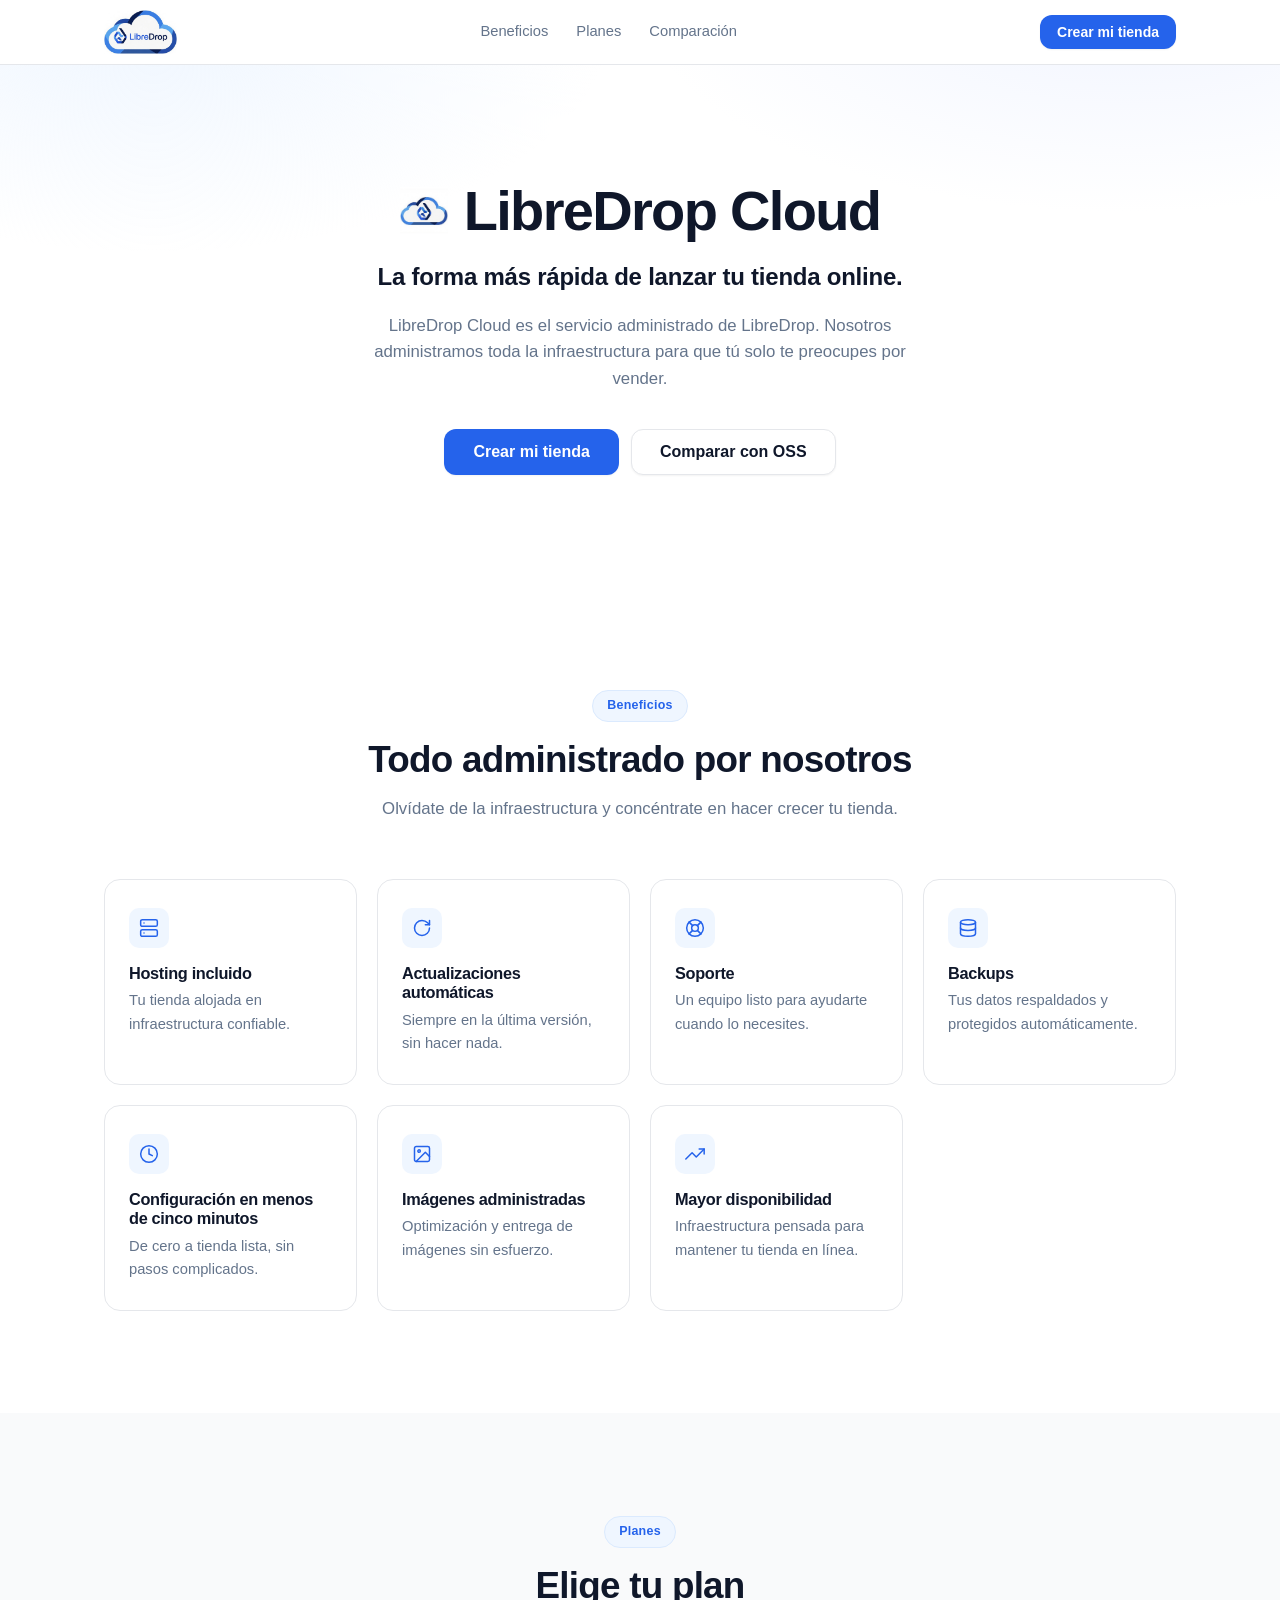
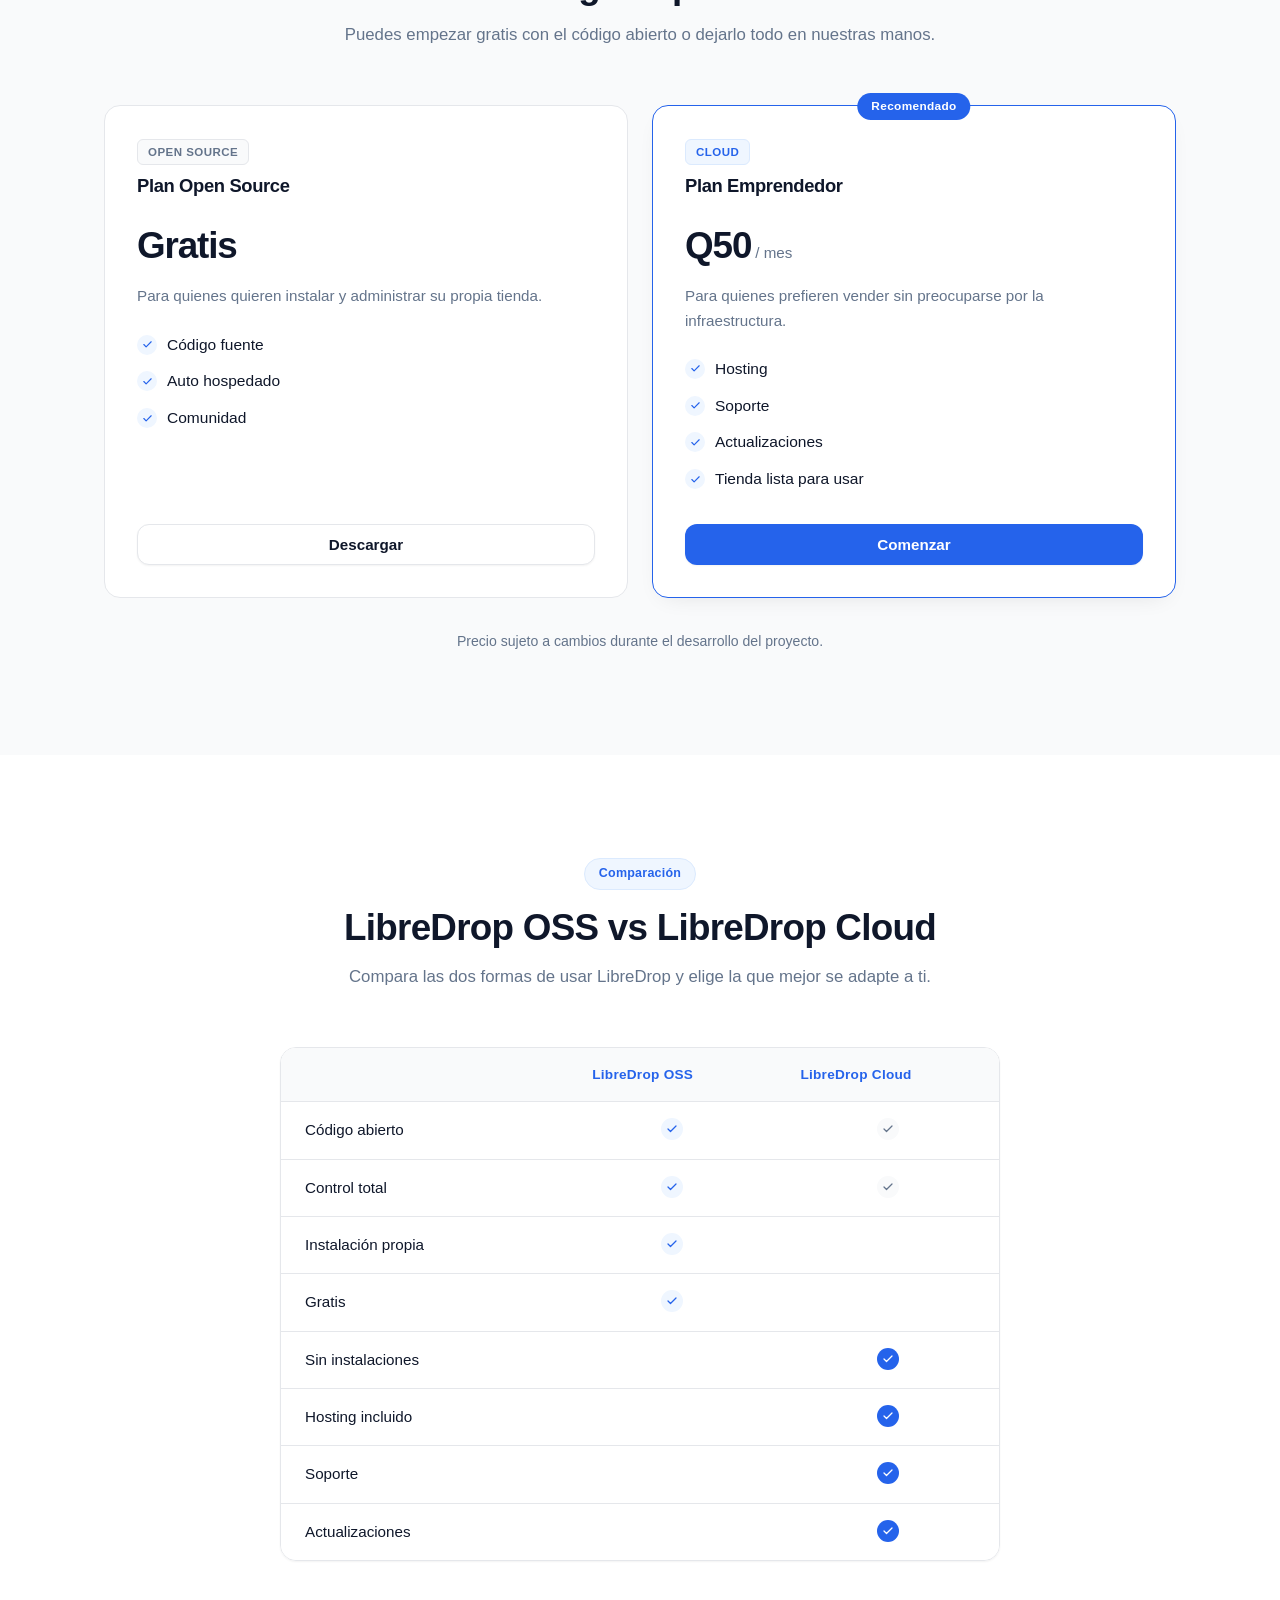
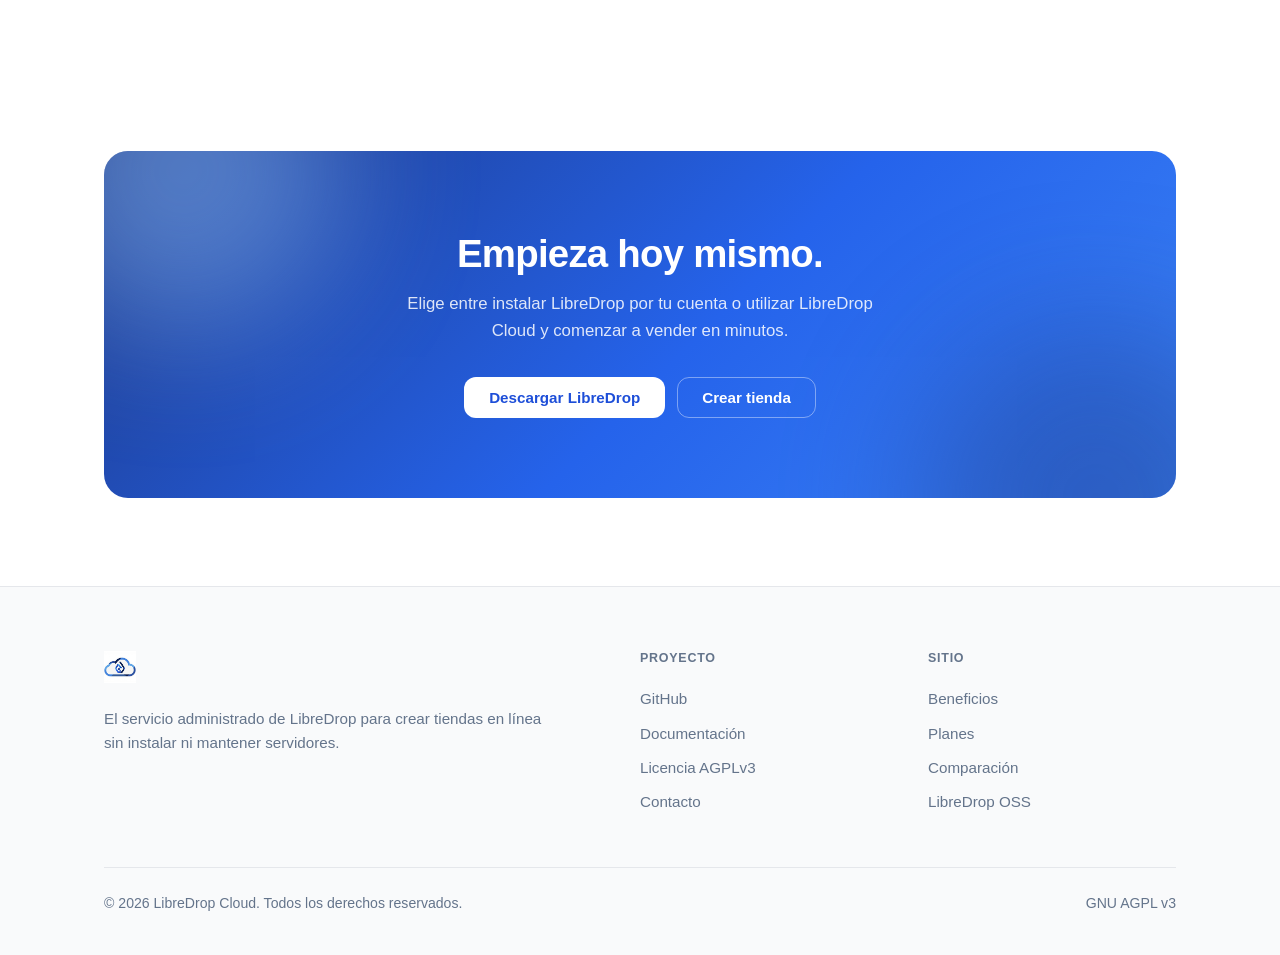
==== landing/libredrop_cloud/index.html @ df1cd6a2 "feat: landing pages de LibreDrop y LibreDrop Cloud" ====
<!DOCTYPE html>
<html lang="es">
<head>
  <meta charset="UTF-8">
  <meta name="viewport" content="width=device-width, initial-scale=1.0">
  <meta name="description" content="LibreDrop Cloud es el servicio administrado de LibreDrop. Crea tu tienda en menos de cinco minutos, sin instalar ni mantener servidores.">
  <meta name="theme-color" content="#ffffff">
  <meta property="og:type" content="website">
  <meta property="og:title" content="LibreDrop Cloud — La forma más rápida de lanzar tu tienda online">
  <meta property="og:description" content="El servicio administrado de LibreDrop. Nosotros administramos toda la infraestructura para que tú solo te preocupes por vender.">
  <meta property="og:image" content="../assets/images/cloud_logo.png">
  <meta name="twitter:card" content="summary">
  <title>LibreDrop Cloud — La forma más rápida de lanzar tu tienda online</title>
  <link rel="icon" type="image/png" href="../assets/images/libre_drop_cloud_icon.png">
  <link rel="apple-touch-icon" href="../assets/images/libre_drop_cloud_icon.png">
  <link rel="stylesheet" href="css/styles.css">
  <script src="js/main.js" defer></script>
</head>
<body>
  <a class="skip-link" href="#main">Saltar al contenido</a>

  <header class="site-header" id="site-header">
    <div class="container header-inner">
      <a class="brand" href="#top" aria-label="LibreDrop Cloud — inicio">
        <img class="brand-logo" src="../assets/images/cloud_logo_trim.png" alt="LibreDrop Cloud" height="44">
      </a>

      <nav class="main-nav" id="main-nav" aria-label="Navegación principal">
        <ul class="nav-list">
          <li><a class="nav-link" href="#beneficios">Beneficios</a></li>
          <li><a class="nav-link" href="#planes">Planes</a></li>
          <li><a class="nav-link" href="#comparacion">Comparación</a></li>
        </ul>
        <div class="nav-cta-mobile">
          <a class="btn btn-primary" href="#">Crear mi tienda</a>
        </div>
      </nav>

      <div class="header-actions">
        <a class="btn btn-primary btn-sm header-cta" href="#">Crear mi tienda</a>
        <button class="nav-toggle" id="nav-toggle" type="button" aria-expanded="false" aria-controls="main-nav" aria-label="Abrir menú">
          <span></span>
          <span></span>
          <span></span>
        </button>
      </div>
    </div>
  </header>

  <main id="main">

    <section class="hero" id="top">
      <div class="container hero-inner">
        <div class="hero-title-row">
          <img class="hero-title-icon" src="../assets/images/libre_drop_cloud_icon.png" alt="" height="48">
          <h1 class="hero-title">LibreDrop Cloud</h1>
        </div>
        <p class="hero-subtitle">La forma más rápida de lanzar tu tienda online.</p>
        <p class="hero-description">LibreDrop Cloud es el servicio administrado de LibreDrop. Nosotros administramos toda la infraestructura para que tú solo te preocupes por vender.</p>
        <div class="hero-actions">
          <a class="btn btn-primary btn-lg" href="#">Crear mi tienda</a>
          <a class="btn btn-secondary btn-lg" href="../libredrop/#comparacion">Comparar con OSS</a>
        </div>
      </div>
    </section>

    <section class="section" id="beneficios">
      <div class="container">
        <header class="section-head" data-reveal>
          <span class="section-tag">Beneficios</span>
          <h2 class="section-title">Todo administrado por nosotros</h2>
          <p class="section-description">Olvídate de la infraestructura y concéntrate en hacer crecer tu tienda.</p>
        </header>

        <ul class="benefits-grid">
          <li class="benefit-card" data-reveal>
            <span class="benefit-icon" aria-hidden="true">
              <svg xmlns="http://www.w3.org/2000/svg" width="20" height="20" viewBox="0 0 24 24" fill="none" stroke="currentColor" stroke-width="1.8" stroke-linecap="round" stroke-linejoin="round"><rect x="2" y="2" width="20" height="8" rx="2"/><rect x="2" y="14" width="20" height="8" rx="2"/><path d="M6 6h.01"/><path d="M6 18h.01"/></svg>
            </span>
            <h3 class="benefit-title">Hosting incluido</h3>
            <p class="benefit-text">Tu tienda alojada en infraestructura confiable.</p>
          </li>
          <li class="benefit-card" data-reveal>
            <span class="benefit-icon" aria-hidden="true">
              <svg xmlns="http://www.w3.org/2000/svg" width="20" height="20" viewBox="0 0 24 24" fill="none" stroke="currentColor" stroke-width="1.8" stroke-linecap="round" stroke-linejoin="round"><path d="M21 12a9 9 0 1 1-9-9 9.75 9.75 0 0 1 6.74 2.74L21 8"/><path d="M21 3v5h-5"/></svg>
            </span>
            <h3 class="benefit-title">Actualizaciones automáticas</h3>
            <p class="benefit-text">Siempre en la última versión, sin hacer nada.</p>
          </li>
          <li class="benefit-card" data-reveal>
            <span class="benefit-icon" aria-hidden="true">
              <svg xmlns="http://www.w3.org/2000/svg" width="20" height="20" viewBox="0 0 24 24" fill="none" stroke="currentColor" stroke-width="1.8" stroke-linecap="round" stroke-linejoin="round"><circle cx="12" cy="12" r="10"/><circle cx="12" cy="12" r="4"/><path d="m4.93 4.93 4.24 4.24"/><path d="m14.83 14.83 4.24 4.24"/><path d="m14.83 9.17 4.24-4.24"/><path d="m4.93 19.07 4.24-4.24"/></svg>
            </span>
            <h3 class="benefit-title">Soporte</h3>
            <p class="benefit-text">Un equipo listo para ayudarte cuando lo necesites.</p>
          </li>
          <li class="benefit-card" data-reveal>
            <span class="benefit-icon" aria-hidden="true">
              <svg xmlns="http://www.w3.org/2000/svg" width="20" height="20" viewBox="0 0 24 24" fill="none" stroke="currentColor" stroke-width="1.8" stroke-linecap="round" stroke-linejoin="round"><ellipse cx="12" cy="5" rx="9" ry="3"/><path d="M3 5v14a9 3 0 0 0 18 0V5"/><path d="M3 12a9 3 0 0 0 18 0"/></svg>
            </span>
            <h3 class="benefit-title">Backups</h3>
            <p class="benefit-text">Tus datos respaldados y protegidos automáticamente.</p>
          </li>
          <li class="benefit-card" data-reveal>
            <span class="benefit-icon" aria-hidden="true">
              <svg xmlns="http://www.w3.org/2000/svg" width="20" height="20" viewBox="0 0 24 24" fill="none" stroke="currentColor" stroke-width="1.8" stroke-linecap="round" stroke-linejoin="round"><circle cx="12" cy="12" r="10"/><path d="M12 6v6l4 2"/></svg>
            </span>
            <h3 class="benefit-title">Configuración en menos de cinco minutos</h3>
            <p class="benefit-text">De cero a tienda lista, sin pasos complicados.</p>
          </li>
          <li class="benefit-card" data-reveal>
            <span class="benefit-icon" aria-hidden="true">
              <svg xmlns="http://www.w3.org/2000/svg" width="20" height="20" viewBox="0 0 24 24" fill="none" stroke="currentColor" stroke-width="1.8" stroke-linecap="round" stroke-linejoin="round"><rect x="3" y="3" width="18" height="18" rx="2"/><circle cx="8.5" cy="8.5" r="1.5"/><path d="m21 15-5-5L5 21"/></svg>
            </span>
            <h3 class="benefit-title">Imágenes administradas</h3>
            <p class="benefit-text">Optimización y entrega de imágenes sin esfuerzo.</p>
          </li>
          <li class="benefit-card" data-reveal>
            <span class="benefit-icon" aria-hidden="true">
              <svg xmlns="http://www.w3.org/2000/svg" width="20" height="20" viewBox="0 0 24 24" fill="none" stroke="currentColor" stroke-width="1.8" stroke-linecap="round" stroke-linejoin="round"><path d="m23 6-9.5 9.5-5-5L1 18"/><path d="M17 6h6v6"/></svg>
            </span>
            <h3 class="benefit-title">Mayor disponibilidad</h3>
            <p class="benefit-text">Infraestructura pensada para mantener tu tienda en línea.</p>
          </li>
        </ul>
      </div>
    </section>

    <section class="section section--alt" id="planes">
      <div class="container">
        <header class="section-head" data-reveal>
          <span class="section-tag">Planes</span>
          <h2 class="section-title">Elige tu plan</h2>
          <p class="section-description">Puedes empezar gratis con el código abierto o dejarlo todo en nuestras manos.</p>
        </header>

        <div class="compare-grid">
          <article class="plan-card" data-reveal>
            <header class="plan-card-header">
              <span class="plan-card-badge">Open Source</span>
              <h3 class="plan-name">Plan Open Source</h3>
            </header>
            <p class="plan-price"><span class="plan-amount">Gratis</span></p>
            <p class="plan-desc">Para quienes quieren instalar y administrar su propia tienda.</p>
            <ul class="check-list plan-list">
              <li class="check-item">
                <span class="check-icon" aria-hidden="true">
                  <svg xmlns="http://www.w3.org/2000/svg" viewBox="0 0 24 24" fill="none" stroke="currentColor" stroke-width="2.5" stroke-linecap="round" stroke-linejoin="round"><path d="M20 6 9 17l-5-5"/></svg>
                </span>
                Código fuente
              </li>
              <li class="check-item">
                <span class="check-icon" aria-hidden="true">
                  <svg xmlns="http://www.w3.org/2000/svg" viewBox="0 0 24 24" fill="none" stroke="currentColor" stroke-width="2.5" stroke-linecap="round" stroke-linejoin="round"><path d="M20 6 9 17l-5-5"/></svg>
                </span>
                Auto hospedado
              </li>
              <li class="check-item">
                <span class="check-icon" aria-hidden="true">
                  <svg xmlns="http://www.w3.org/2000/svg" viewBox="0 0 24 24" fill="none" stroke="currentColor" stroke-width="2.5" stroke-linecap="round" stroke-linejoin="round"><path d="M20 6 9 17l-5-5"/></svg>
                </span>
                Comunidad
              </li>
            </ul>
            <a class="btn btn-secondary plan-cta" href="https://github.com/Sebas16608/LibreDrop">Descargar</a>
          </article>

          <article class="plan-card plan-card--featured" data-reveal>
            <span class="plan-card-flag">Recomendado</span>
            <header class="plan-card-header">
              <span class="plan-card-badge plan-card-badge--primary">Cloud</span>
              <h3 class="plan-name">Plan Emprendedor</h3>
            </header>
            <p class="plan-price"><span class="plan-amount">Q50</span><span class="plan-period"> / mes</span></p>
            <p class="plan-desc">Para quienes prefieren vender sin preocuparse por la infraestructura.</p>
            <ul class="check-list plan-list">
              <li class="check-item">
                <span class="check-icon" aria-hidden="true">
                  <svg xmlns="http://www.w3.org/2000/svg" viewBox="0 0 24 24" fill="none" stroke="currentColor" stroke-width="2.5" stroke-linecap="round" stroke-linejoin="round"><path d="M20 6 9 17l-5-5"/></svg>
                </span>
                Hosting
              </li>
              <li class="check-item">
                <span class="check-icon" aria-hidden="true">
                  <svg xmlns="http://www.w3.org/2000/svg" viewBox="0 0 24 24" fill="none" stroke="currentColor" stroke-width="2.5" stroke-linecap="round" stroke-linejoin="round"><path d="M20 6 9 17l-5-5"/></svg>
                </span>
                Soporte
              </li>
              <li class="check-item">
                <span class="check-icon" aria-hidden="true">
                  <svg xmlns="http://www.w3.org/2000/svg" viewBox="0 0 24 24" fill="none" stroke="currentColor" stroke-width="2.5" stroke-linecap="round" stroke-linejoin="round"><path d="M20 6 9 17l-5-5"/></svg>
                </span>
                Actualizaciones
              </li>
              <li class="check-item">
                <span class="check-icon" aria-hidden="true">
                  <svg xmlns="http://www.w3.org/2000/svg" viewBox="0 0 24 24" fill="none" stroke="currentColor" stroke-width="2.5" stroke-linecap="round" stroke-linejoin="round"><path d="M20 6 9 17l-5-5"/></svg>
                </span>
                Tienda lista para usar
              </li>
            </ul>
            <a class="btn btn-primary plan-cta" href="#">Comenzar</a>
          </article>
        </div>

        <p class="plans-note" data-reveal>Precio sujeto a cambios durante el desarrollo del proyecto.</p>
      </div>
    </section>

    <section class="section" id="comparacion">
      <div class="container">
        <header class="section-head" data-reveal>
          <span class="section-tag">Comparación</span>
          <h2 class="section-title">LibreDrop OSS vs LibreDrop Cloud</h2>
          <p class="section-description">Compara las dos formas de usar LibreDrop y elige la que mejor se adapte a ti.</p>
        </header>

        <div class="table-wrap" data-reveal>
          <table class="compare-table">
            <thead>
              <tr>
                <th scope="col"><span class="sr-only">Característica</span></th>
                <th scope="col">LibreDrop OSS</th>
                <th scope="col">LibreDrop Cloud</th>
              </tr>
            </thead>
            <tbody>
              <tr>
                <th scope="row">Código abierto</th>
                <td><span class="table-check"><svg xmlns="http://www.w3.org/2000/svg" viewBox="0 0 24 24" fill="none" stroke="currentColor" stroke-width="2.5" stroke-linecap="round" stroke-linejoin="round" aria-hidden="true"><path d="M20 6 9 17l-5-5"/></svg><span class="sr-only">Sí</span></span></td>
                <td><span class="table-check table-check--muted"><svg xmlns="http://www.w3.org/2000/svg" viewBox="0 0 24 24" fill="none" stroke="currentColor" stroke-width="2.5" stroke-linecap="round" stroke-linejoin="round" aria-hidden="true"><path d="M20 6 9 17l-5-5"/></svg><span class="sr-only">Sí</span></span></td>
              </tr>
              <tr>
                <th scope="row">Control total</th>
                <td><span class="table-check"><svg xmlns="http://www.w3.org/2000/svg" viewBox="0 0 24 24" fill="none" stroke="currentColor" stroke-width="2.5" stroke-linecap="round" stroke-linejoin="round" aria-hidden="true"><path d="M20 6 9 17l-5-5"/></svg><span class="sr-only">Sí</span></span></td>
                <td><span class="table-check table-check--muted"><svg xmlns="http://www.w3.org/2000/svg" viewBox="0 0 24 24" fill="none" stroke="currentColor" stroke-width="2.5" stroke-linecap="round" stroke-linejoin="round" aria-hidden="true"><path d="M20 6 9 17l-5-5"/></svg><span class="sr-only">Sí</span></span></td>
              </tr>
              <tr>
                <th scope="row">Instalación propia</th>
                <td><span class="table-check"><svg xmlns="http://www.w3.org/2000/svg" viewBox="0 0 24 24" fill="none" stroke="currentColor" stroke-width="2.5" stroke-linecap="round" stroke-linejoin="round" aria-hidden="true"><path d="M20 6 9 17l-5-5"/></svg><span class="sr-only">Sí</span></span></td>
                <td><span class="sr-only">No</span></td>
              </tr>
              <tr>
                <th scope="row">Gratis</th>
                <td><span class="table-check"><svg xmlns="http://www.w3.org/2000/svg" viewBox="0 0 24 24" fill="none" stroke="currentColor" stroke-width="2.5" stroke-linecap="round" stroke-linejoin="round" aria-hidden="true"><path d="M20 6 9 17l-5-5"/></svg><span class="sr-only">Sí</span></span></td>
                <td><span class="sr-only">No</span></td>
              </tr>
              <tr>
                <th scope="row">Sin instalaciones</th>
                <td><span class="sr-only">No</span></td>
                <td><span class="table-check table-check--primary"><svg xmlns="http://www.w3.org/2000/svg" viewBox="0 0 24 24" fill="none" stroke="currentColor" stroke-width="2.5" stroke-linecap="round" stroke-linejoin="round" aria-hidden="true"><path d="M20 6 9 17l-5-5"/></svg><span class="sr-only">Sí</span></span></td>
              </tr>
              <tr>
                <th scope="row">Hosting incluido</th>
                <td><span class="sr-only">No</span></td>
                <td><span class="table-check table-check--primary"><svg xmlns="http://www.w3.org/2000/svg" viewBox="0 0 24 24" fill="none" stroke="currentColor" stroke-width="2.5" stroke-linecap="round" stroke-linejoin="round" aria-hidden="true"><path d="M20 6 9 17l-5-5"/></svg><span class="sr-only">Sí</span></span></td>
              </tr>
              <tr>
                <th scope="row">Soporte</th>
                <td><span class="sr-only">No</span></td>
                <td><span class="table-check table-check--primary"><svg xmlns="http://www.w3.org/2000/svg" viewBox="0 0 24 24" fill="none" stroke="currentColor" stroke-width="2.5" stroke-linecap="round" stroke-linejoin="round" aria-hidden="true"><path d="M20 6 9 17l-5-5"/></svg><span class="sr-only">Sí</span></span></td>
              </tr>
              <tr>
                <th scope="row">Actualizaciones</th>
                <td><span class="sr-only">No</span></td>
                <td><span class="table-check table-check--primary"><svg xmlns="http://www.w3.org/2000/svg" viewBox="0 0 24 24" fill="none" stroke="currentColor" stroke-width="2.5" stroke-linecap="round" stroke-linejoin="round" aria-hidden="true"><path d="M20 6 9 17l-5-5"/></svg><span class="sr-only">Sí</span></span></td>
              </tr>
            </tbody>
          </table>
        </div>
      </div>
    </section>

    <section class="section cta" id="cta">
      <div class="container">
        <div class="cta-panel" data-reveal>
          <h2 class="cta-title">Empieza hoy mismo.</h2>
          <p class="cta-text">Elige entre instalar LibreDrop por tu cuenta o utilizar LibreDrop Cloud y comenzar a vender en minutos.</p>
          <div class="cta-actions">
            <a class="btn btn-inverse" href="https://github.com/Sebas16608/LibreDrop">Descargar LibreDrop</a>
            <a class="btn btn-outline-light" href="#">Crear tienda</a>
          </div>
        </div>
      </div>
    </section>

  </main>

  <footer class="site-footer">
    <div class="container">
      <div class="footer-grid">
        <div class="footer-brand">
          <a class="brand" href="#top" aria-label="LibreDrop Cloud — inicio">
            <img class="brand-logo" src="../assets/images/libre_drop_cloud_icon.png" alt="LibreDrop Cloud" height="32">
          </a>
          <p class="footer-brand-text">El servicio administrado de LibreDrop para crear tiendas en línea sin instalar ni mantener servidores.</p>
        </div>

        <nav class="footer-col" aria-label="Proyecto">
          <h3 class="footer-col-title">Proyecto</h3>
          <a class="footer-link" href="https://github.com/Sebas16608/LibreDrop">GitHub</a>
          <a class="footer-link" href="https://github.com/Sebas16608/LibreDrop/tree/main/docs">Documentación</a>
          <a class="footer-link" href="https://github.com/Sebas16608/LibreDrop/blob/main/LICENSE">Licencia AGPLv3</a>
          <a class="footer-link" href="#">Contacto</a>
        </nav>

        <nav class="footer-col" aria-label="Sitio">
          <h3 class="footer-col-title">Sitio</h3>
          <a class="footer-link" href="#beneficios">Beneficios</a>
          <a class="footer-link" href="#planes">Planes</a>
          <a class="footer-link" href="#comparacion">Comparación</a>
          <a class="footer-link" href="../libredrop/">LibreDrop OSS</a>
        </nav>
      </div>

      <div class="footer-bottom">
        <p>&copy; <span id="footer-year"></span> LibreDrop Cloud. Todos los derechos reservados.</p>
        <p>GNU AGPL v3</p>
      </div>
    </div>
  </footer>

  <noscript>
    <style>[data-reveal]{opacity:1;transform:none;}</style>
  </noscript>
</body>
</html>
---- landing/libredrop_cloud/css/styles.css ----
:root {
  --color-bg: #ffffff;
  --color-surface: #f9fafb;
  --color-surface-hover: #f3f4f6;
  --color-border: #e5e7eb;
  --color-border-strong: #cbd5e1;
  --color-text: #0f172a;
  --color-muted: #64748b;
  --color-primary: #2563eb;
  --color-primary-dark: #1d4ed8;
  --color-primary-soft: #eff6ff;
  --color-primary-soft-border: #dbeafe;

  --font-sans: -apple-system, BlinkMacSystemFont, "Segoe UI", Roboto, "Helvetica Neue", Arial, "Noto Sans", sans-serif;

  --radius-sm: 8px;
  --radius: 12px;
  --radius-lg: 16px;

  --shadow-sm: 0 1px 2px rgba(2, 6, 23, 0.05);
  --shadow-md: 0 8px 24px -12px rgba(2, 6, 23, 0.12);
  --shadow-lg: 0 24px 48px -20px rgba(2, 6, 23, 0.18);

  --container-width: 1120px;
}

*,
*::before,
*::after {
  box-sizing: border-box;
}

html {
  scroll-behavior: smooth;
  -webkit-text-size-adjust: 100%;
}

body {
  margin: 0;
  font-family: var(--font-sans);
  font-size: 16px;
  line-height: 1.6;
  color: var(--color-text);
  background: var(--color-bg);
  -webkit-font-smoothing: antialiased;
  text-rendering: optimizeLegibility;
}

h1, h2, h3, h4, h5, h6 {
  margin: 0;
  line-height: 1.2;
  font-weight: 700;
  letter-spacing: -0.02em;
  color: var(--color-text);
}

p {
  margin: 0;
}

img {
  display: block;
  max-width: 100%;
  height: auto;
}

a {
  color: var(--color-primary);
  text-decoration: none;
}

button {
  font: inherit;
}

ul {
  margin: 0;
  padding: 0;
  list-style: none;
}

table {
  border-collapse: collapse;
  border-spacing: 0;
}

::selection {
  background: var(--color-primary);
  color: #fff;
}

:focus-visible {
  outline: 2px solid var(--color-primary);
  outline-offset: 2px;
  border-radius: var(--radius-sm);
}

.container {
  width: 100%;
  max-width: var(--container-width);
  margin-inline: auto;
  padding-inline: 24px;
}

.sr-only {
  position: absolute;
  width: 1px;
  height: 1px;
  padding: 0;
  margin: -1px;
  overflow: hidden;
  clip: rect(0, 0, 0, 0);
  white-space: nowrap;
  border: 0;
}

.skip-link {
  position: fixed;
  top: -64px;
  left: 16px;
  z-index: 100;
  padding: 10px 16px;
  background: var(--color-primary);
  color: #fff;
  font-weight: 600;
  font-size: 0.9rem;
  border-radius: var(--radius-sm);
  transition: top 0.2s ease;
}

.skip-link:focus {
  top: 16px;
}

section[id] {
  scroll-margin-top: 76px;
}

.section {
  padding-block: clamp(64px, 8vw, 104px);
}

.section--alt {
  background: var(--color-surface);
}

.section-head {
  max-width: 640px;
  margin: 0 auto 56px;
  text-align: center;
}

.section-tag {
  display: inline-block;
  margin-bottom: 16px;
  padding: 5px 14px;
  font-size: 0.78rem;
  font-weight: 600;
  letter-spacing: 0.02em;
  color: var(--color-primary);
  background: var(--color-primary-soft);
  border: 1px solid var(--color-primary-soft-border);
  border-radius: 999px;
}

.section-title {
  margin-bottom: 14px;
  font-size: clamp(1.7rem, 3.4vw, 2.3rem);
}

.section-description {
  color: var(--color-muted);
  font-size: 1.05rem;
}

[data-reveal] {
  opacity: 0;
  transform: translateY(18px);
  transition: opacity 0.6s ease, transform 0.6s ease;
}

[data-reveal].is-visible {
  opacity: 1;
  transform: none;
}

.btn {
  display: inline-flex;
  align-items: center;
  justify-content: center;
  gap: 8px;
  padding: 12px 24px;
  border: 1px solid transparent;
  border-radius: var(--radius);
  font-size: 0.95rem;
  font-weight: 600;
  line-height: 1;
  white-space: nowrap;
  cursor: pointer;
  transition: background-color 0.2s ease, border-color 0.2s ease, color 0.2s ease, box-shadow 0.2s ease, transform 0.15s ease;
}

.btn:active {
  transform: translateY(1px);
}

.btn-primary {
  background: var(--color-primary);
  color: #fff;
  box-shadow: var(--shadow-sm);
}

.btn-primary:hover {
  background: var(--color-primary-dark);
}

.btn-secondary {
  background: #fff;
  color: var(--color-text);
  border-color: var(--color-border);
  box-shadow: var(--shadow-sm);
}

.btn-secondary:hover {
  background: var(--color-surface-hover);
  border-color: var(--color-border-strong);
}

.btn-sm {
  padding: 9px 16px;
  font-size: 0.875rem;
}

.btn-lg {
  padding: 14px 28px;
  font-size: 1rem;
}

.btn-inverse {
  background: #fff;
  color: var(--color-primary-dark);
}

.btn-inverse:hover {
  background: var(--color-surface-hover);
}

.btn-outline-light {
  background: transparent;
  color: #fff;
  border-color: rgba(255, 255, 255, 0.4);
}

.btn-outline-light:hover {
  background: rgba(255, 255, 255, 0.12);
  border-color: rgba(255, 255, 255, 0.6);
}

.site-header {
  position: sticky;
  top: 0;
  z-index: 50;
  background: rgba(255, 255, 255, 0.82);
  -webkit-backdrop-filter: saturate(180%) blur(12px);
  backdrop-filter: saturate(180%) blur(12px);
  border-bottom: 1px solid var(--color-border);
  transition: box-shadow 0.2s ease;
}

.site-header.is-scrolled {
  box-shadow: 0 4px 16px -10px rgba(2, 6, 23, 0.1);
}

.header-inner {
  display: flex;
  align-items: center;
  height: 64px;
}

.brand {
  display: inline-flex;
  align-items: center;
  gap: 10px;
  color: var(--color-text);
  font-weight: 700;
  font-size: 1.05rem;
}

.brand-logo {
  width: auto;
  height: 32px;
}

.site-header .brand-logo {
  height: 44px;
}

.nav-cta-mobile {
  display: none;
}

.main-nav {
  margin-inline: auto;
}

.nav-list {
  display: flex;
  align-items: center;
  gap: 4px;
}

.nav-link {
  display: inline-block;
  padding: 8px 12px;
  border-radius: var(--radius-sm);
  color: var(--color-muted);
  font-weight: 500;
  font-size: 0.92rem;
  transition: color 0.2s ease, background-color 0.2s ease;
}

.nav-link:hover {
  color: var(--color-text);
  background: var(--color-surface);
}

.header-actions {
  display: flex;
  align-items: center;
  gap: 12px;
}

.nav-toggle {
  display: none;
  flex-direction: column;
  justify-content: center;
  gap: 5px;
  width: 40px;
  height: 40px;
  padding: 10px;
  background: none;
  border: 1px solid var(--color-border);
  border-radius: var(--radius-sm);
  color: var(--color-text);
  cursor: pointer;
}

.nav-toggle span {
  display: block;
  width: 100%;
  height: 2px;
  border-radius: 2px;
  background: currentColor;
  transition: transform 0.2s ease, opacity 0.2s ease;
}

.nav-toggle.is-active span:nth-child(1) {
  transform: translateY(7px) rotate(45deg);
}

.nav-toggle.is-active span:nth-child(2) {
  opacity: 0;
}

.nav-toggle.is-active span:nth-child(3) {
  transform: translateY(-7px) rotate(-45deg);
}

.hero {
  position: relative;
  overflow: hidden;
  padding-block: clamp(64px, 9vw, 112px);
}

.hero::before {
  content: "";
  position: absolute;
  inset: 0;
  z-index: -1;
  background:
    radial-gradient(760px 380px at 12% -8%, var(--color-primary-soft), transparent 60%),
    radial-gradient(900px 420px at 88% -16%, #f0f4ff, transparent 55%);
}

.hero-inner {
  max-width: 780px;
  margin-inline: auto;
  text-align: center;
}

.hero-title-row {
  display: flex;
  align-items: center;
  justify-content: center;
  gap: 16px;
  margin-bottom: 14px;
}

.hero-title-icon {
  width: auto;
  height: 48px;
  flex: none;
}

.hero-title-row .hero-title {
  margin-bottom: 0;
}

.hero-title {
  font-size: clamp(2.5rem, 5vw, 3.5rem);
  font-weight: 800;
  letter-spacing: -0.03em;
  margin-bottom: 12px;
}

.hero-subtitle {
  margin-bottom: 16px;
  font-size: clamp(1.15rem, 2.4vw, 1.5rem);
  font-weight: 600;
  letter-spacing: -0.01em;
  color: var(--color-text);
}

.hero-description {
  max-width: 34em;
  margin: 0 auto 36px;
  color: var(--color-muted);
  font-size: 1.05rem;
}

.hero-actions {
  display: flex;
  flex-wrap: wrap;
  justify-content: center;
  gap: 12px;
}

.benefits-grid {
  display: grid;
  grid-template-columns: repeat(4, 1fr);
  gap: 20px;
}

.benefit-card {
  padding: 28px 24px;
  background: #fff;
  border: 1px solid var(--color-border);
  border-radius: var(--radius-lg);
  transition: border-color 0.2s ease, box-shadow 0.2s ease, transform 0.2s ease;
}

.benefit-card:hover {
  border-color: #c7d7fe;
  box-shadow: var(--shadow-md);
  transform: translateY(-2px);
}

.benefit-icon {
  display: grid;
  place-items: center;
  width: 40px;
  height: 40px;
  margin-bottom: 16px;
  border-radius: 10px;
  background: var(--color-primary-soft);
  color: var(--color-primary);
}

.benefit-title {
  margin-bottom: 6px;
  font-size: 1.02rem;
}

.benefit-text {
  color: var(--color-muted);
  font-size: 0.92rem;
}

.compare-grid {
  display: grid;
  grid-template-columns: 1fr 1fr;
  gap: 24px;
  align-items: stretch;
}

.plan-card {
  position: relative;
  display: flex;
  flex-direction: column;
  padding: 32px;
  background: #fff;
  border: 1px solid var(--color-border);
  border-radius: var(--radius-lg);
  transition: border-color 0.2s ease, box-shadow 0.2s ease;
}

.plan-card:hover {
  box-shadow: var(--shadow-md);
}

.plan-card--featured {
  border-color: var(--color-primary);
  box-shadow: var(--shadow-md);
}

.plan-card--featured:hover {
  box-shadow: var(--shadow-lg);
}

.plan-card-flag {
  position: absolute;
  top: -13px;
  left: 50%;
  transform: translateX(-50%);
  padding: 4px 14px;
  background: var(--color-primary);
  color: #fff;
  font-size: 0.74rem;
  font-weight: 600;
  letter-spacing: 0.03em;
  border-radius: 999px;
  white-space: nowrap;
}

.plan-card-header {
  margin-bottom: 20px;
}

.plan-card-badge {
  display: inline-block;
  margin-bottom: 10px;
  padding: 3px 10px;
  font-size: 0.72rem;
  font-weight: 600;
  letter-spacing: 0.04em;
  text-transform: uppercase;
  color: var(--color-muted);
  background: var(--color-surface);
  border: 1px solid var(--color-border);
  border-radius: 6px;
}

.plan-card-badge--primary {
  color: var(--color-primary);
  background: var(--color-primary-soft);
  border-color: var(--color-primary-soft-border);
}

.plan-name {
  font-size: 1.15rem;
}

.plan-price {
  display: flex;
  align-items: baseline;
  gap: 4px;
  margin-bottom: 8px;
}

.plan-amount {
  font-size: 2.3rem;
  font-weight: 800;
  letter-spacing: -0.03em;
}

.plan-period {
  color: var(--color-muted);
  font-size: 0.95rem;
}

.plan-desc {
  margin-bottom: 24px;
  color: var(--color-muted);
  font-size: 0.95rem;
}

.plan-list {
  flex: 1;
  margin-bottom: 32px;
}

.plan-cta {
  width: 100%;
}

.plans-note {
  margin-top: 32px;
  text-align: center;
  color: var(--color-muted);
  font-size: 0.88rem;
}

.check-list {
  display: flex;
  flex-direction: column;
  gap: 12px;
}

.check-item {
  display: flex;
  align-items: flex-start;
  gap: 10px;
  font-size: 0.97rem;
  color: var(--color-text);
}

.check-icon {
  display: grid;
  place-items: center;
  flex: none;
  width: 20px;
  height: 20px;
  margin-top: 2px;
  border-radius: 50%;
  background: var(--color-primary-soft);
  color: var(--color-primary);
}

.check-icon svg {
  width: 11px;
  height: 11px;
}

.table-wrap {
  max-width: 720px;
  margin-inline: auto;
  overflow-x: auto;
  border: 1px solid var(--color-border);
  border-radius: var(--radius-lg);
  box-shadow: var(--shadow-sm);
}

.compare-table {
  width: 100%;
  min-width: 480px;
  background: #fff;
  font-size: 0.95rem;
}

.compare-table th,
.compare-table td {
  padding: 16px 24px;
  text-align: left;
  border-bottom: 1px solid var(--color-border);
}

.compare-table thead th {
  font-size: 0.85rem;
  font-weight: 700;
  letter-spacing: 0.02em;
  color: var(--color-text);
  background: var(--color-surface);
}

.compare-table thead th:first-child {
  width: 40%;
}

.compare-table thead th:nth-child(2) {
  color: var(--color-primary);
}

.compare-table thead th:nth-child(3) {
  color: var(--color-primary);
}

.compare-table tbody tr:last-child th,
.compare-table tbody tr:last-child td {
  border-bottom: none;
}

.compare-table tbody th {
  font-weight: 500;
  color: var(--color-text);
}

.compare-table tbody tr:hover {
  background: var(--color-surface);
}

.compare-table td {
  text-align: center;
}

.table-check {
  display: inline-grid;
  place-items: center;
  width: 22px;
  height: 22px;
  border-radius: 50%;
  background: var(--color-primary-soft);
  color: var(--color-primary);
}

.table-check--primary {
  background: var(--color-primary);
  color: #fff;
}

.table-check--muted {
  background: var(--color-surface);
  color: var(--color-muted);
}

.table-check svg {
  width: 12px;
  height: 12px;
}

.cta {
  padding-block: clamp(48px, 7vw, 88px);
}

.cta-panel {
  position: relative;
  overflow: hidden;
  padding: clamp(48px, 7vw, 80px) 32px;
  text-align: center;
  color: #fff;
  background: linear-gradient(135deg, #1e3a8a, var(--color-primary) 55%, #3b82f6);
  border-radius: 24px;
}

.cta-panel::before,
.cta-panel::after {
  content: "";
  position: absolute;
  border-radius: 50%;
  filter: blur(70px);
  opacity: 0.45;
}

.cta-panel::before {
  top: -140px;
  left: -80px;
  width: 320px;
  height: 320px;
  background: #93c5fd;
}

.cta-panel::after {
  right: -100px;
  bottom: -180px;
  width: 360px;
  height: 360px;
  background: #1e3a8a;
}

.cta-panel > * {
  position: relative;
  z-index: 1;
}

.cta-title {
  margin-bottom: 14px;
  color: #fff;
  font-size: clamp(1.8rem, 3.6vw, 2.4rem);
}

.cta-text {
  max-width: 30em;
  margin: 0 auto 32px;
  color: rgba(255, 255, 255, 0.85);
  font-size: 1.05rem;
}

.cta-actions {
  display: flex;
  flex-wrap: wrap;
  justify-content: center;
  gap: 12px;
}

.site-footer {
  padding-block: 64px 40px;
  background: var(--color-surface);
  border-top: 1px solid var(--color-border);
}

.footer-grid {
  display: grid;
  grid-template-columns: 2fr 1fr 1fr;
  gap: 40px;
}

.footer-brand-text {
  max-width: 30em;
  margin-top: 16px;
  color: var(--color-muted);
  font-size: 0.95rem;
}

.footer-col-title {
  margin-bottom: 16px;
  font-size: 0.78rem;
  font-weight: 600;
  letter-spacing: 0.06em;
  text-transform: uppercase;
  color: var(--color-muted);
}

.footer-link {
  display: block;
  padding: 5px 0;
  color: var(--color-muted);
  font-size: 0.95rem;
  transition: color 0.2s ease;
}

.footer-link:hover {
  color: var(--color-text);
}

.footer-bottom {
  display: flex;
  flex-wrap: wrap;
  justify-content: space-between;
  gap: 8px;
  margin-top: 48px;
  padding-top: 24px;
  border-top: 1px solid var(--color-border);
  color: var(--color-muted);
  font-size: 0.88rem;
}

.footer-bottom p {
  margin: 0;
}

@media (max-width: 1024px) {
  .benefits-grid {
    grid-template-columns: repeat(2, 1fr);
  }
}

@media (max-width: 960px) {
  .nav-toggle {
    display: inline-flex;
  }

  .main-nav {
    position: absolute;
    top: 100%;
    left: 0;
    right: 0;
    margin: 0;
    padding: 8px 24px 20px;
    background: rgba(255, 255, 255, 0.98);
    border-bottom: 1px solid var(--color-border);
    visibility: hidden;
    opacity: 0;
    transform: translateY(-6px);
    transition: opacity 0.2s ease, transform 0.2s ease, visibility 0.2s ease;
  }

  .main-nav.is-open {
    visibility: visible;
    opacity: 1;
    transform: none;
  }

  .nav-list {
    flex-direction: column;
    align-items: stretch;
    gap: 2px;
  }

  .nav-link {
    display: block;
    padding: 12px 8px;
  }

  .nav-cta-mobile {
    display: block;
    margin-top: 12px;
    padding-top: 16px;
    border-top: 1px solid var(--color-border);
  }

  .nav-cta-mobile .btn {
    width: 100%;
  }

  .header-cta {
    display: none;
  }
}

@media (max-width: 640px) {
  .benefits-grid {
    grid-template-columns: 1fr;
  }

  .compare-grid {
    grid-template-columns: 1fr;
  }

  .hero-actions,
  .cta-actions {
    flex-direction: column;
    align-items: stretch;
  }

  .hero-actions .btn,
  .cta-actions .btn {
    width: 100%;
  }

  .compare-table th,
  .compare-table td {
    padding: 14px 16px;
  }

  .footer-grid {
    grid-template-columns: 1fr;
    gap: 32px;
  }

  .footer-bottom {
    flex-direction: column;
    align-items: flex-start;
  }
}

@media (max-width: 480px) {
  .hero {
    padding-block: 48px;
  }

  .hero-title {
    font-size: 2.25rem;
  }

  .section-head {
    margin-bottom: 40px;
  }

  .cta-panel {
    padding-inline: 24px;
  }
}

@media (max-width: 380px) {
  .container {
    padding-inline: 16px;
  }
}

@media (prefers-reduced-motion: reduce) {
  html {
    scroll-behavior: auto;
  }

  *,
  *::before,
  *::after {
    animation-duration: 0.01ms !important;
    animation-iteration-count: 1 !important;
    transition-duration: 0.01ms !important;
  }

  [data-reveal] {
    opacity: 1;
    transform: none;
  }
}
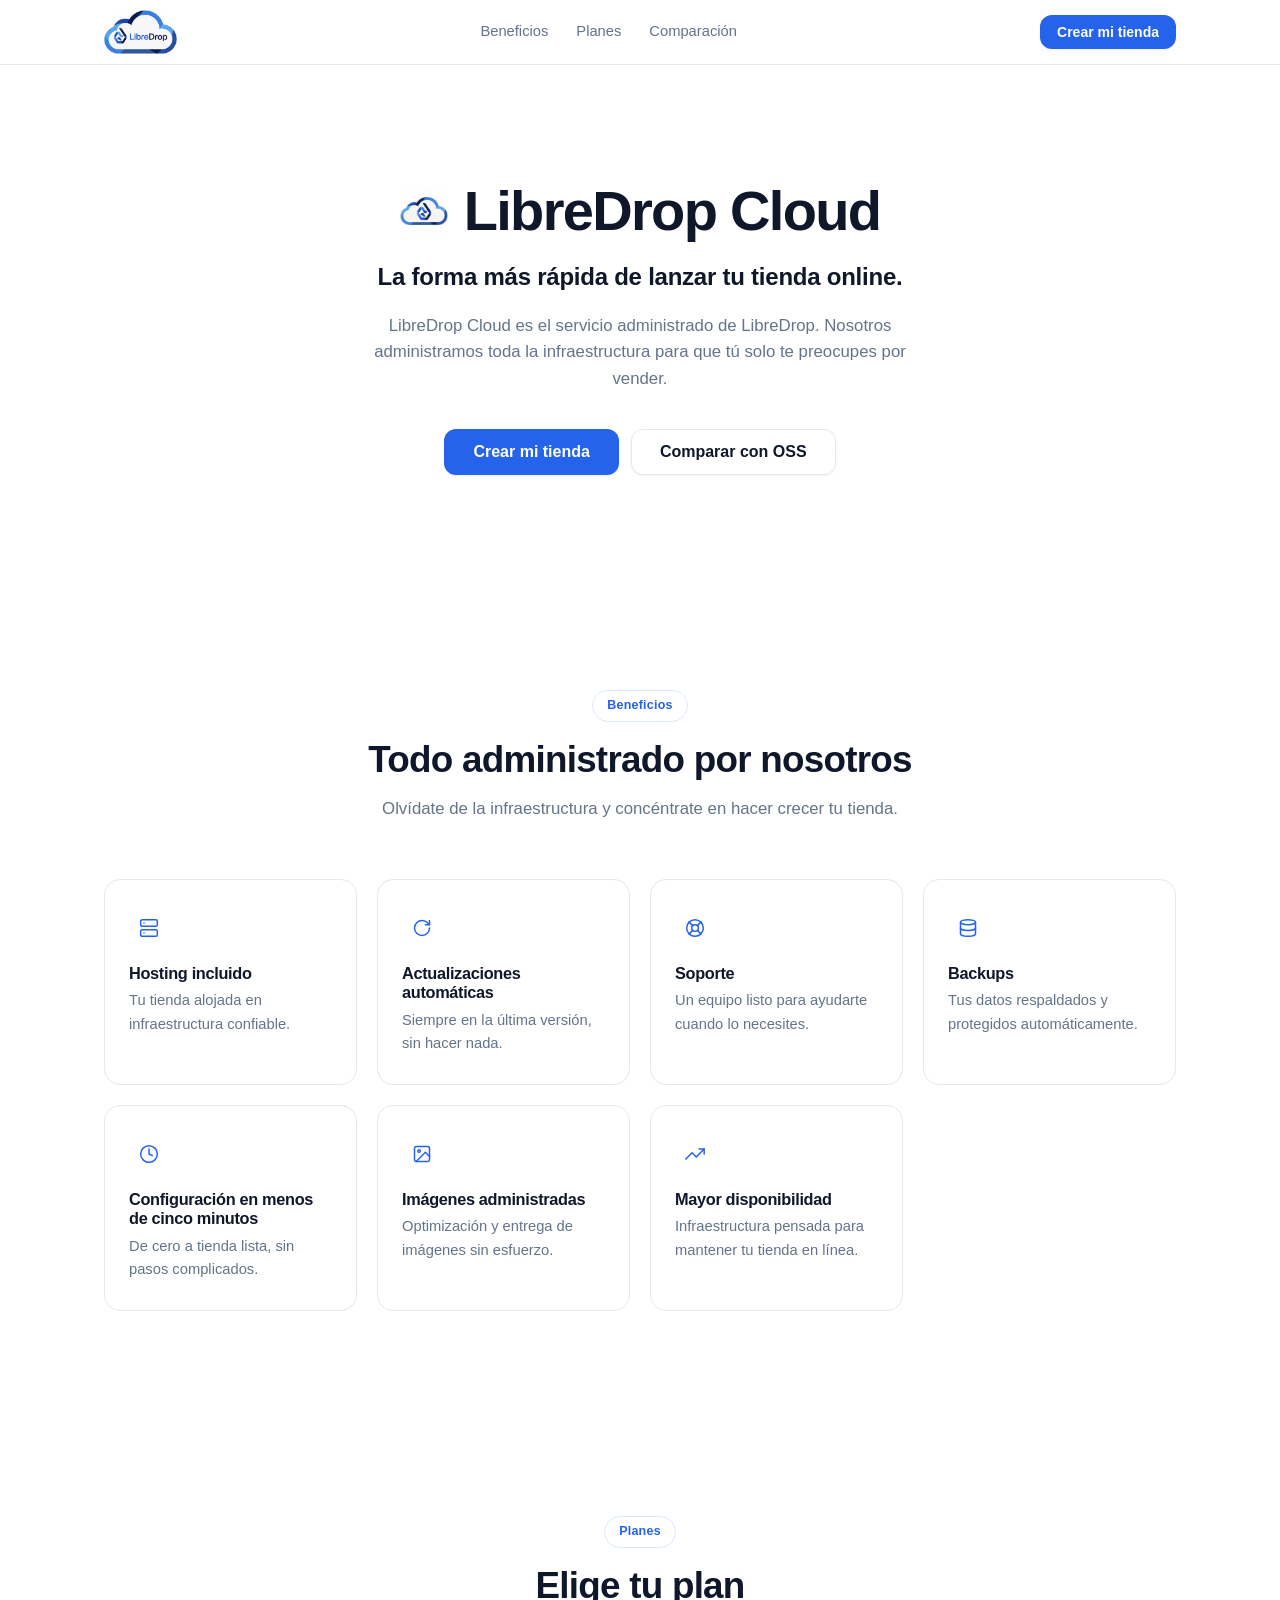
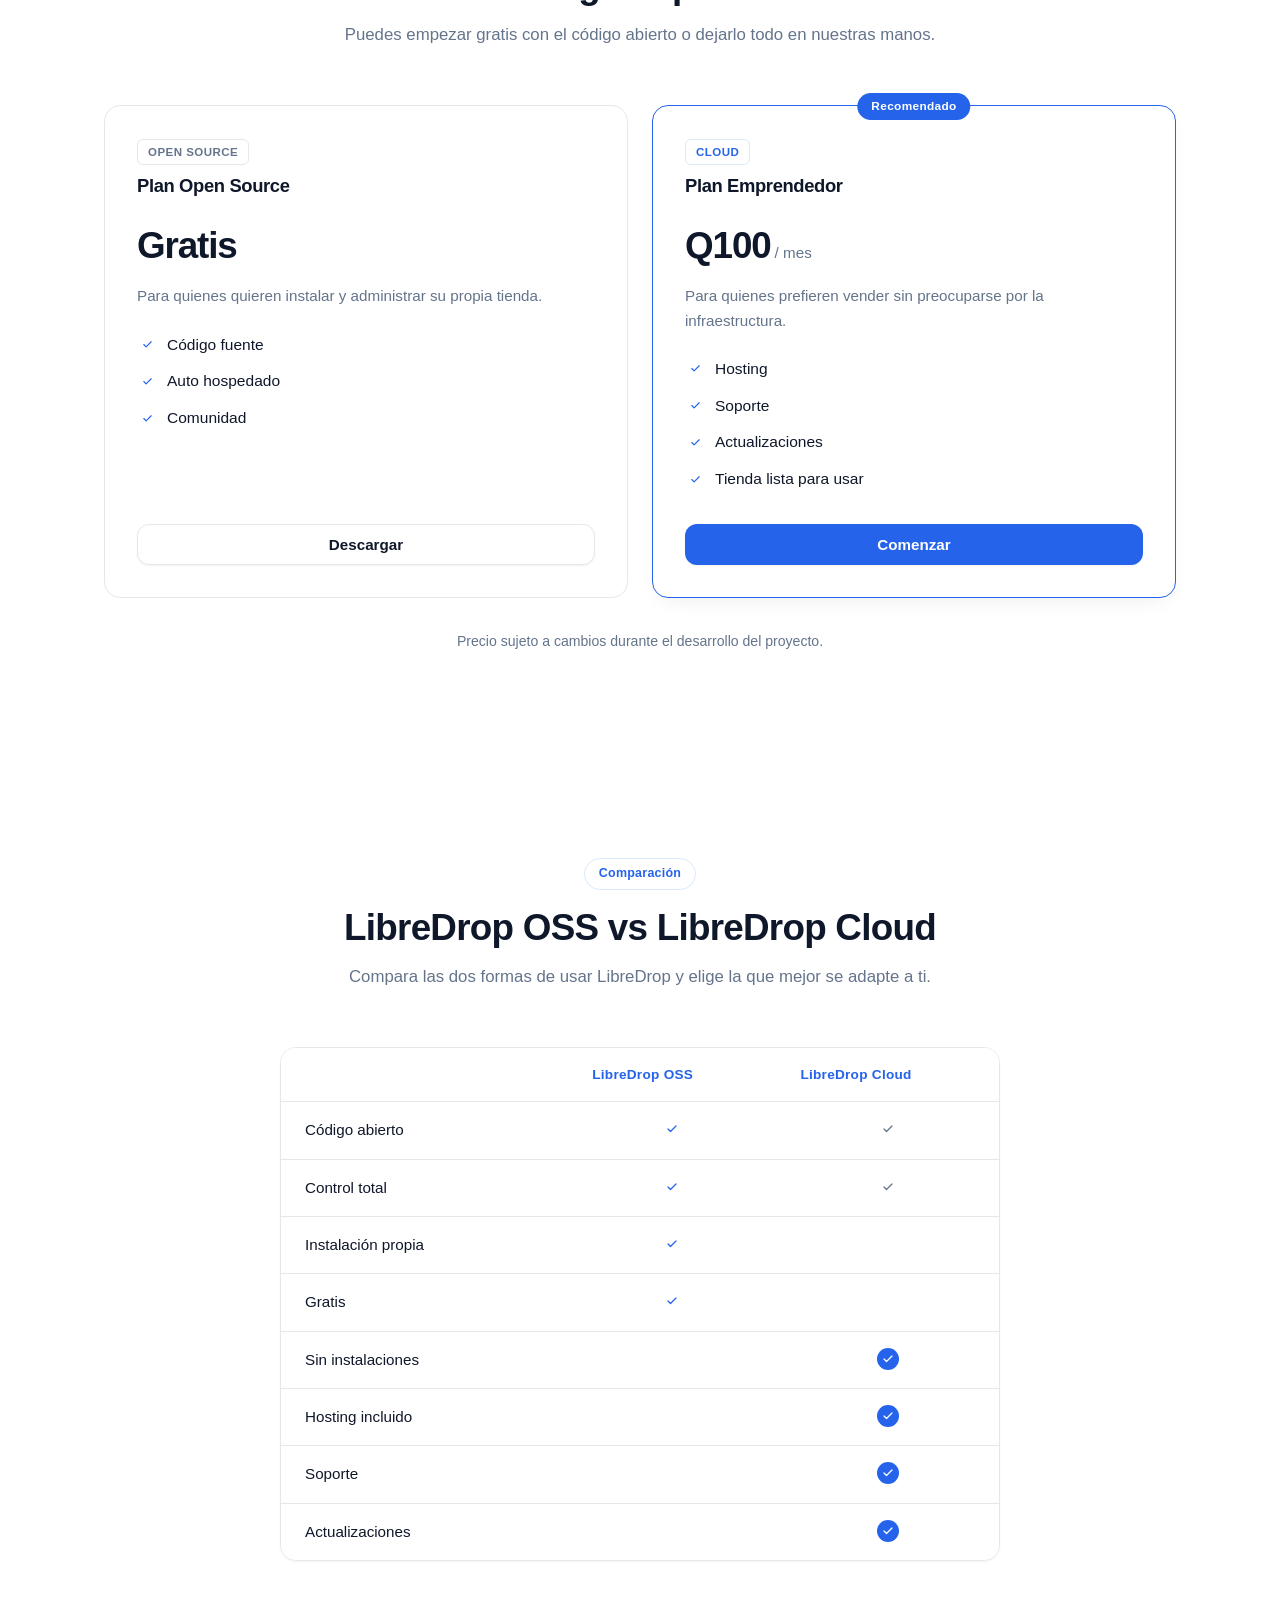
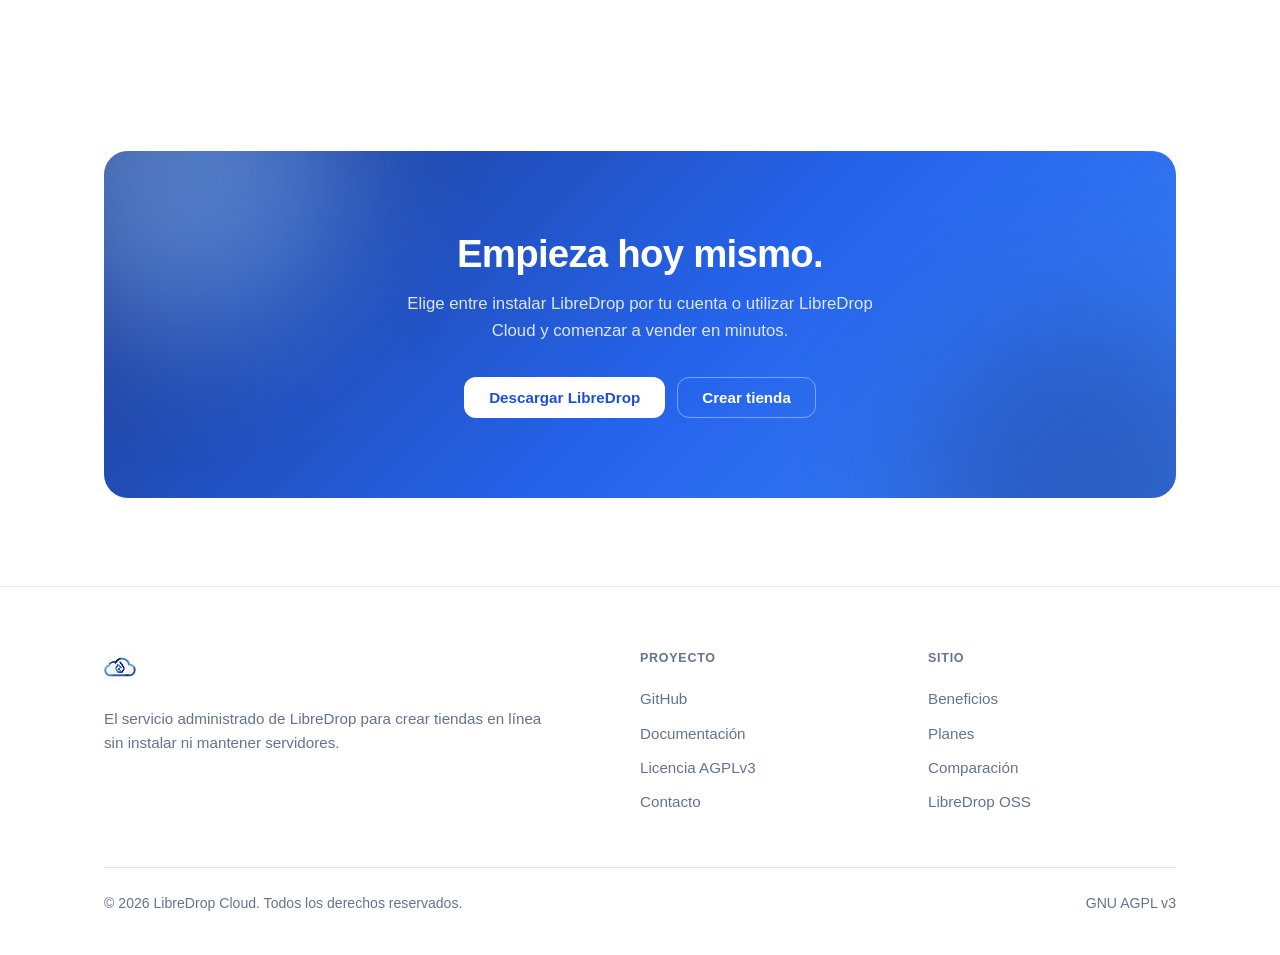
==== commit af9e7196: "feat: precio del plan Cloud actualizado a Q100" ====
--- a/landing/libredrop_cloud/index.html
+++ b/landing/libredrop_cloud/index.html
@@ -8,11 +8,11 @@
   <meta property="og:type" content="website">
   <meta property="og:title" content="LibreDrop Cloud — La forma más rápida de lanzar tu tienda online">
   <meta property="og:description" content="El servicio administrado de LibreDrop. Nosotros administramos toda la infraestructura para que tú solo te preocupes por vender.">
-  <meta property="og:image" content="../assets/images/cloud_logo.png">
+  <meta property="og:image" content="https://libredrop-cloud.vercel.app/assets/images/cloud_logo.png">
   <meta name="twitter:card" content="summary">
   <title>LibreDrop Cloud — La forma más rápida de lanzar tu tienda online</title>
-  <link rel="icon" type="image/png" href="../assets/images/libre_drop_cloud_icon.png">
-  <link rel="apple-touch-icon" href="../assets/images/libre_drop_cloud_icon.png">
+  <link rel="icon" type="image/png" href="assets/images/libre_drop_cloud_icon.png">
+  <link rel="apple-touch-icon" href="assets/images/libre_drop_cloud_icon.png">
   <link rel="stylesheet" href="css/styles.css">
   <script src="js/main.js" defer></script>
 </head>
@@ -22,7 +22,7 @@
   <header class="site-header" id="site-header">
     <div class="container header-inner">
       <a class="brand" href="#top" aria-label="LibreDrop Cloud — inicio">
-        <img class="brand-logo" src="../assets/images/cloud_logo_trim.png" alt="LibreDrop Cloud" height="44">
+        <img class="brand-logo" src="assets/images/cloud_logo_trim.png" alt="LibreDrop Cloud" height="44">
       </a>
 
       <nav class="main-nav" id="main-nav" aria-label="Navegación principal">
@@ -52,14 +52,14 @@
     <section class="hero" id="top">
       <div class="container hero-inner">
         <div class="hero-title-row">
-          <img class="hero-title-icon" src="../assets/images/libre_drop_cloud_icon.png" alt="" height="48">
+          <img class="hero-title-icon" src="assets/images/libre_drop_cloud_icon.png" alt="" height="48">
           <h1 class="hero-title">LibreDrop Cloud</h1>
         </div>
         <p class="hero-subtitle">La forma más rápida de lanzar tu tienda online.</p>
         <p class="hero-description">LibreDrop Cloud es el servicio administrado de LibreDrop. Nosotros administramos toda la infraestructura para que tú solo te preocupes por vender.</p>
         <div class="hero-actions">
           <a class="btn btn-primary btn-lg" href="#">Crear mi tienda</a>
-          <a class="btn btn-secondary btn-lg" href="../libredrop/#comparacion">Comparar con OSS</a>
+          <a class="btn btn-secondary btn-lg" href="https://libredrop.vercel.app/#comparacion">Comparar con OSS</a>
         </div>
       </div>
     </section>
@@ -171,7 +171,7 @@
               <span class="plan-card-badge plan-card-badge--primary">Cloud</span>
               <h3 class="plan-name">Plan Emprendedor</h3>
             </header>
-            <p class="plan-price"><span class="plan-amount">Q50</span><span class="plan-period"> / mes</span></p>
+            <p class="plan-price"><span class="plan-amount">Q100</span><span class="plan-period"> / mes</span></p>
             <p class="plan-desc">Para quienes prefieren vender sin preocuparse por la infraestructura.</p>
             <ul class="check-list plan-list">
               <li class="check-item">
@@ -291,7 +291,7 @@
       <div class="footer-grid">
         <div class="footer-brand">
           <a class="brand" href="#top" aria-label="LibreDrop Cloud — inicio">
-            <img class="brand-logo" src="../assets/images/libre_drop_cloud_icon.png" alt="LibreDrop Cloud" height="32">
+            <img class="brand-logo" src="assets/images/libre_drop_cloud_icon.png" alt="LibreDrop Cloud" height="32">
           </a>
           <p class="footer-brand-text">El servicio administrado de LibreDrop para crear tiendas en línea sin instalar ni mantener servidores.</p>
         </div>
@@ -309,7 +309,7 @@
           <a class="footer-link" href="#beneficios">Beneficios</a>
           <a class="footer-link" href="#planes">Planes</a>
           <a class="footer-link" href="#comparacion">Comparación</a>
-          <a class="footer-link" href="../libredrop/">LibreDrop OSS</a>
+          <a class="footer-link" href="https://libredrop.vercel.app/">LibreDrop OSS</a>
         </nav>
       </div>
 
--- a/landing/libredrop_cloud/css/styles.css
+++ b/landing/libredrop_cloud/css/styles.css
@@ -1,6 +1,6 @@
 :root {
   --color-bg: #ffffff;
-  --color-surface: #f9fafb;
+  --color-surface: #ffffff;
   --color-surface-hover: #f3f4f6;
   --color-border: #e5e7eb;
   --color-border-strong: #cbd5e1;
@@ -8,7 +8,7 @@
   --color-muted: #64748b;
   --color-primary: #2563eb;
   --color-primary-dark: #1d4ed8;
-  --color-primary-soft: #eff6ff;
+  --color-primary-soft: #ffffff;
   --color-primary-soft-border: #dbeafe;
 
   --font-sans: -apple-system, BlinkMacSystemFont, "Segoe UI", Roboto, "Helvetica Neue", Arial, "Noto Sans", sans-serif;
@@ -377,9 +377,7 @@
   position: absolute;
   inset: 0;
   z-index: -1;
-  background:
-    radial-gradient(760px 380px at 12% -8%, var(--color-primary-soft), transparent 60%),
-    radial-gradient(900px 420px at 88% -16%, #f0f4ff, transparent 55%);
+  background: none;
 }
 
 .hero-inner {
@@ -390,6 +388,7 @@
 
 .hero-title-row {
   display: flex;
+  flex-wrap: wrap;
   align-items: center;
   justify-content: center;
   gap: 16px;
@@ -838,6 +837,11 @@
     display: inline-flex;
   }
 
+  .header-inner {
+    justify-content: space-between;
+    gap: 16px;
+  }
+
   .main-nav {
     position: absolute;
     top: 100%;
@@ -887,12 +891,34 @@
 }
 
 @media (max-width: 640px) {
+  .hero-title-row {
+    gap: 10px;
+  }
+
+  .hero-title-icon {
+    height: 36px;
+  }
+
+  .hero-actions .btn,
+  .cta-actions .btn {
+    white-space: normal;
+  }
+
+  .plan-card {
+    padding: 24px;
+  }
+
   .benefits-grid {
     grid-template-columns: 1fr;
   }
 
   .compare-grid {
     grid-template-columns: 1fr;
+  }
+
+  .compare-table {
+    min-width: 420px;
+    font-size: 0.9rem;
   }
 
   .hero-actions,
@@ -927,8 +953,23 @@
     padding-block: 48px;
   }
 
+  .hero-title-row {
+    flex-direction: column;
+    gap: 8px;
+    margin-bottom: 18px;
+  }
+
+  .hero-title-icon {
+    height: 32px;
+  }
+
   .hero-title {
-    font-size: 2.25rem;
+    font-size: 2rem;
+  }
+
+  .hero-description,
+  .section-description {
+    font-size: 0.98rem;
   }
 
   .section-head {
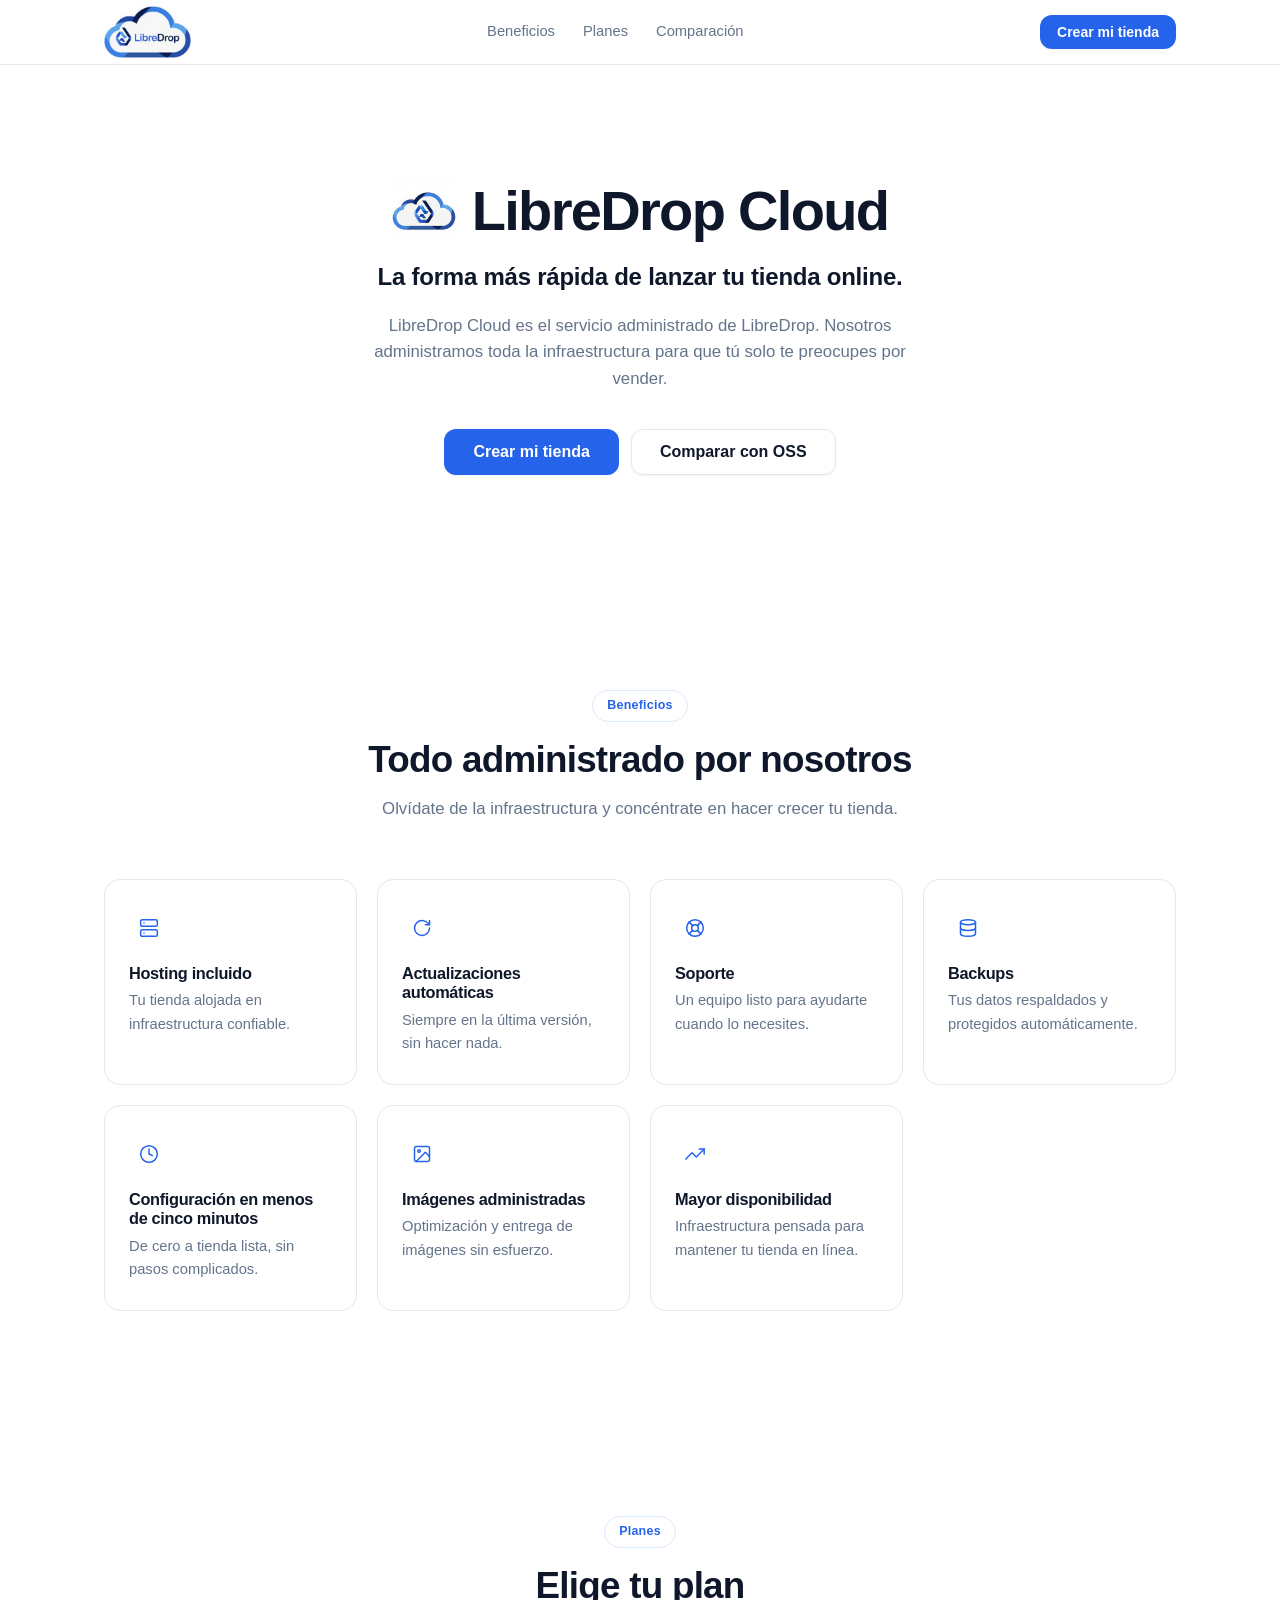
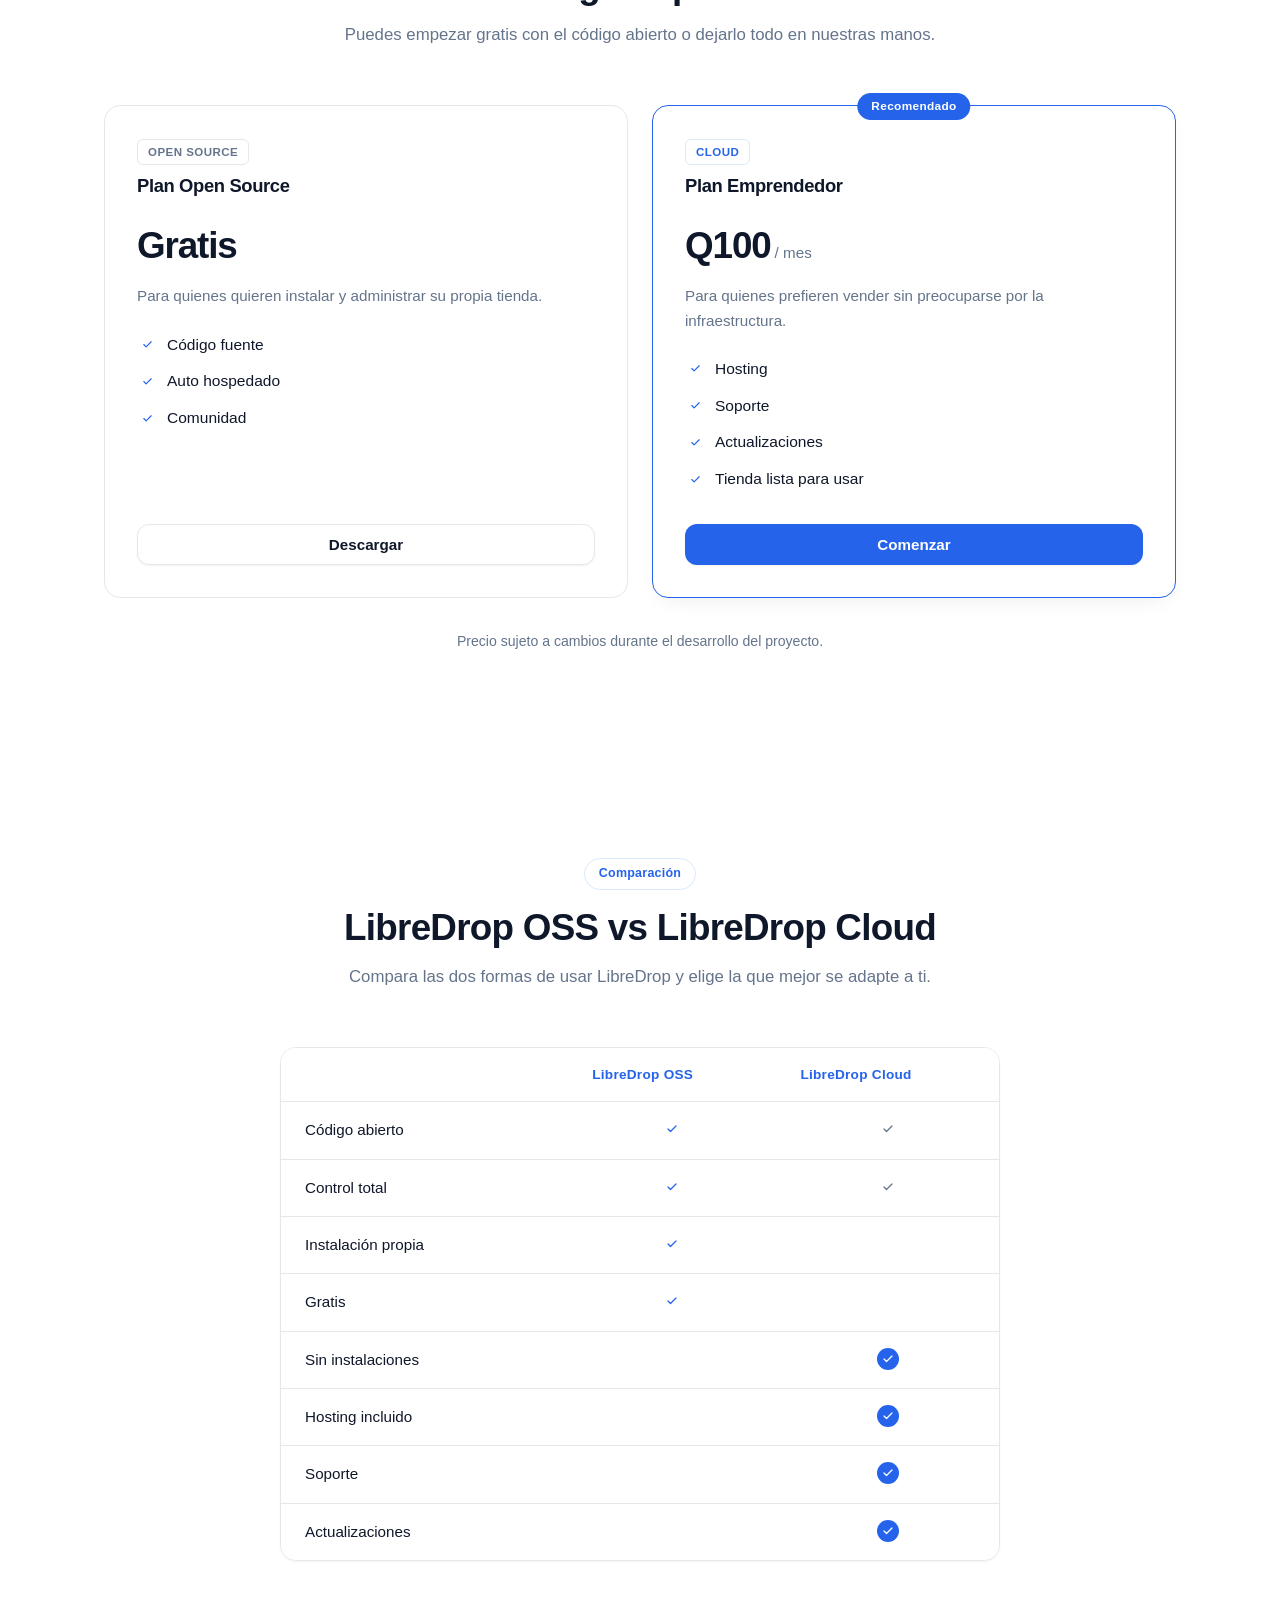
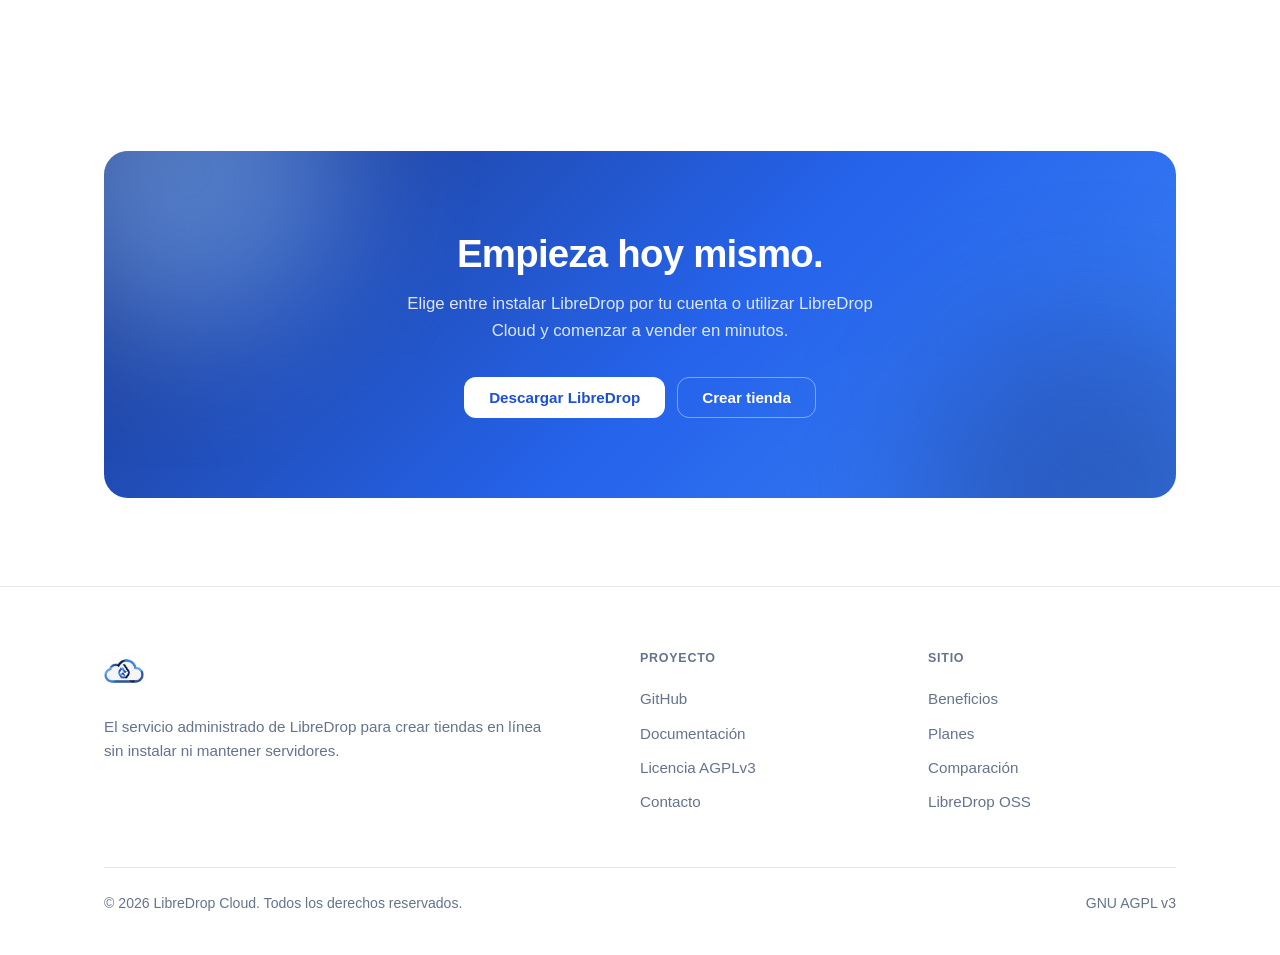
==== commit 5d57aef2: "style: imágenes de LibreDrop Cloud más grandes en las landings" ====
--- a/landing/libredrop_cloud/index.html
+++ b/landing/libredrop_cloud/index.html
@@ -22,7 +22,7 @@
   <header class="site-header" id="site-header">
     <div class="container header-inner">
       <a class="brand" href="#top" aria-label="LibreDrop Cloud — inicio">
-        <img class="brand-logo" src="assets/images/cloud_logo_trim.png" alt="LibreDrop Cloud" height="44">
+        <img class="brand-logo" src="assets/images/cloud_logo_trim.png" alt="LibreDrop Cloud" height="52">
       </a>
 
       <nav class="main-nav" id="main-nav" aria-label="Navegación principal">
@@ -52,7 +52,7 @@
     <section class="hero" id="top">
       <div class="container hero-inner">
         <div class="hero-title-row">
-          <img class="hero-title-icon" src="assets/images/libre_drop_cloud_icon.png" alt="" height="48">
+          <img class="hero-title-icon" src="assets/images/libre_drop_cloud_icon.png" alt="" height="64">
           <h1 class="hero-title">LibreDrop Cloud</h1>
         </div>
         <p class="hero-subtitle">La forma más rápida de lanzar tu tienda online.</p>
@@ -291,7 +291,7 @@
       <div class="footer-grid">
         <div class="footer-brand">
           <a class="brand" href="#top" aria-label="LibreDrop Cloud — inicio">
-            <img class="brand-logo" src="assets/images/libre_drop_cloud_icon.png" alt="LibreDrop Cloud" height="32">
+            <img class="brand-logo" src="assets/images/libre_drop_cloud_icon.png" alt="LibreDrop Cloud" height="40">
           </a>
           <p class="footer-brand-text">El servicio administrado de LibreDrop para crear tiendas en línea sin instalar ni mantener servidores.</p>
         </div>
--- a/landing/libredrop_cloud/css/styles.css
+++ b/landing/libredrop_cloud/css/styles.css
@@ -288,11 +288,11 @@
 
 .brand-logo {
   width: auto;
-  height: 32px;
+  height: 40px;
 }
 
 .site-header .brand-logo {
-  height: 44px;
+  height: 52px;
 }
 
 .nav-cta-mobile {
@@ -397,7 +397,7 @@
 
 .hero-title-icon {
   width: auto;
-  height: 48px;
+  height: 64px;
   flex: none;
 }
 
@@ -896,7 +896,7 @@
   }
 
   .hero-title-icon {
-    height: 36px;
+    height: 44px;
   }
 
   .hero-actions .btn,
@@ -960,7 +960,7 @@
   }
 
   .hero-title-icon {
-    height: 32px;
+    height: 36px;
   }
 
   .hero-title {
